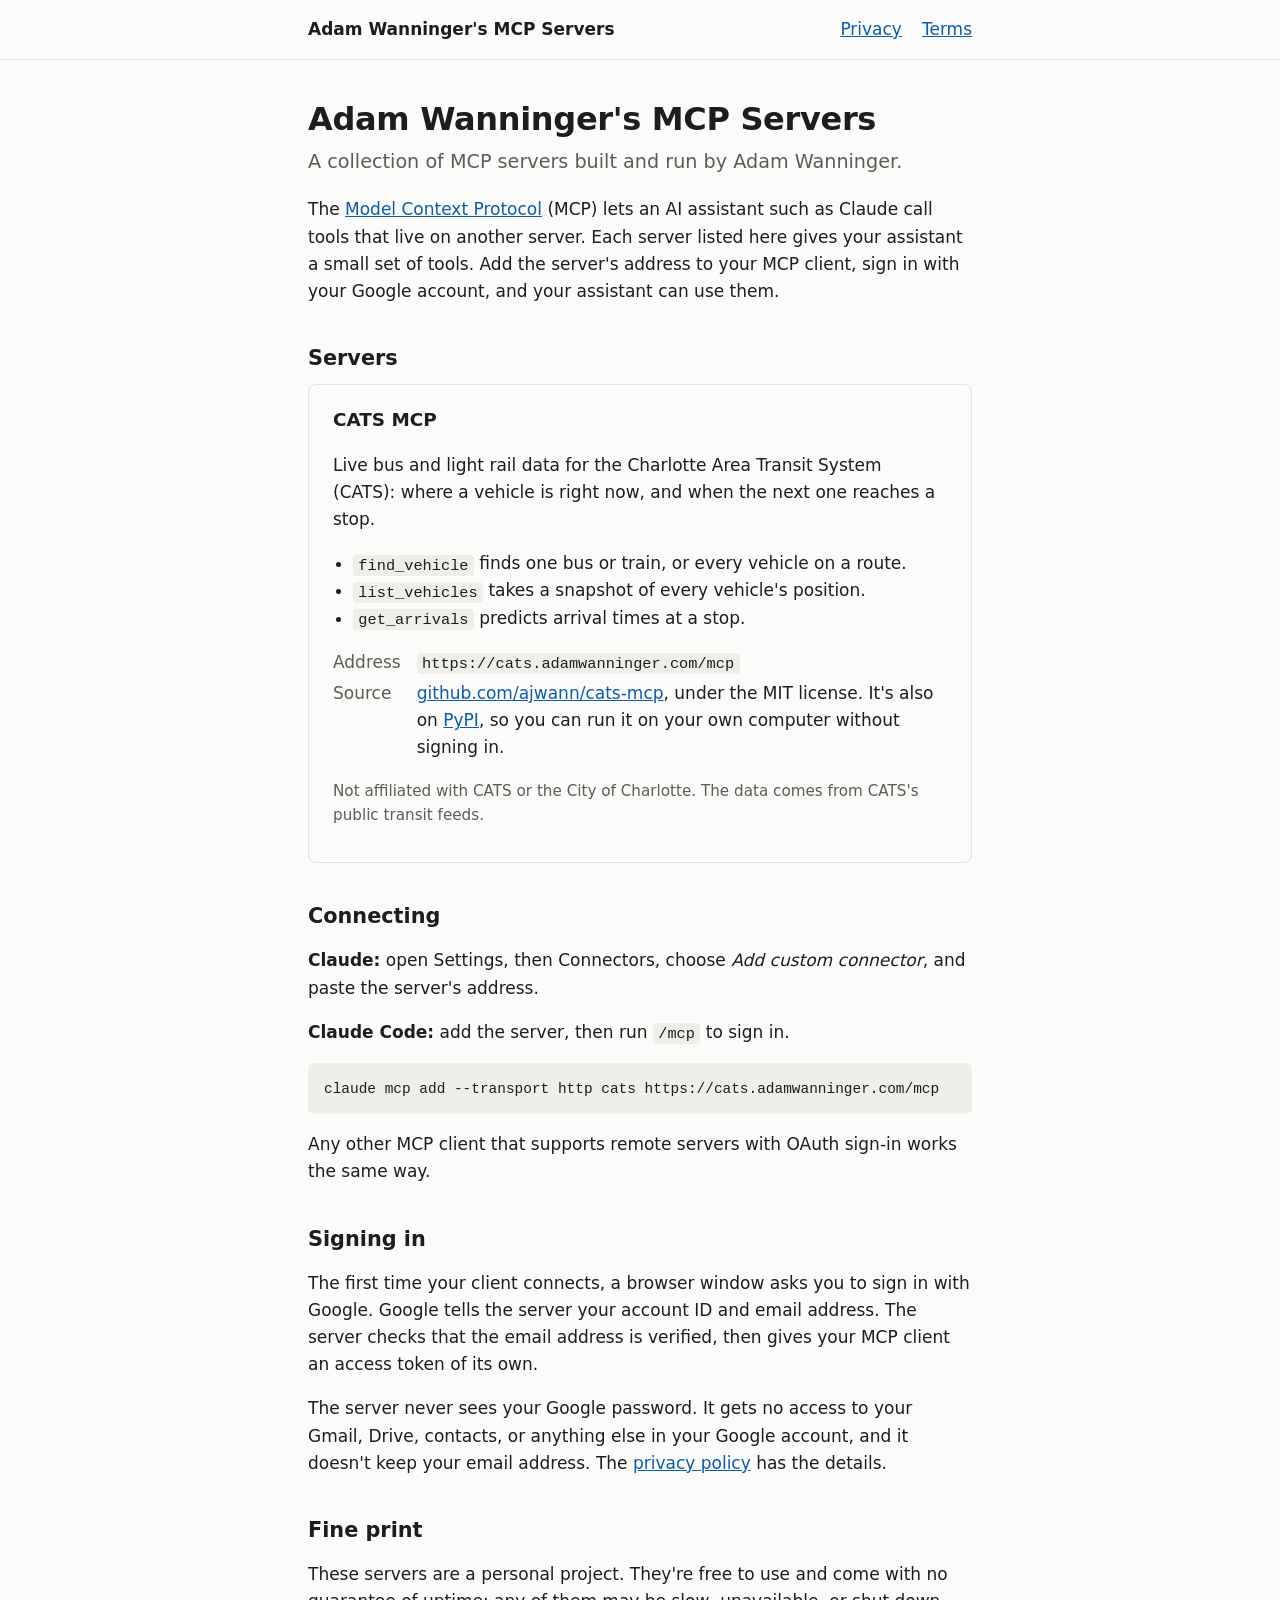
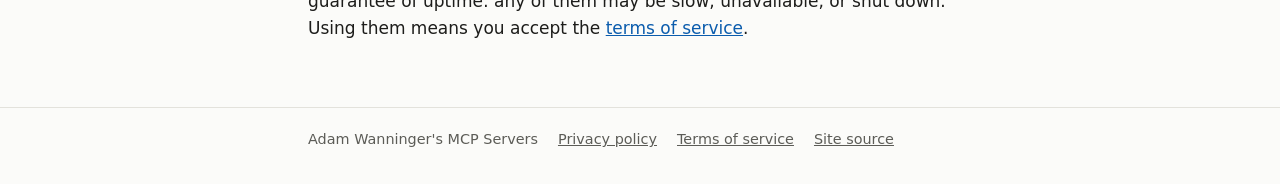
==== index.html @ d02f2b88 "Add the site for Adam Wanninger's MCP Servers The home page, privacy policy, and terms of service fo" ====
<!doctype html>
<html lang="en">
<head>
  <meta charset="utf-8">
  <meta name="viewport" content="width=device-width, initial-scale=1">
  <title>Adam Wanninger's MCP Servers</title>
  <meta name="description" content="A collection of MCP servers built and run by Adam Wanninger.">
  <link rel="icon" href="data:,">
  <link rel="stylesheet" href="/style.css">
</head>
<body>
  <header class="site-header">
    <div class="wrap">
      <a class="brand" href="/">Adam Wanninger's MCP Servers</a>
      <nav><a href="/privacy/">Privacy</a><a href="/terms/">Terms</a></nav>
    </div>
  </header>

  <main class="wrap">
    <h1>Adam Wanninger's MCP Servers</h1>
    <p class="lede">A collection of MCP servers built and run by Adam Wanninger.</p>

    <p>
      The <a href="https://modelcontextprotocol.io">Model Context Protocol</a> (MCP) lets an AI
      assistant such as Claude call tools that live on another server. Each server listed here
      gives your assistant a small set of tools. Add the server's address to your MCP client, sign
      in with your Google account, and your assistant can use them.
    </p>

    <h2>Servers</h2>

    <section class="server" id="cats">
      <h3>CATS MCP</h3>
      <p>
        Live bus and light rail data for the Charlotte Area Transit System (CATS): where a vehicle
        is right now, and when the next one reaches a stop.
      </p>
      <ul>
        <li><code>find_vehicle</code> finds one bus or train, or every vehicle on a route.</li>
        <li><code>list_vehicles</code> takes a snapshot of every vehicle's position.</li>
        <li><code>get_arrivals</code> predicts arrival times at a stop.</li>
      </ul>
      <dl>
        <dt>Address</dt>
        <dd><code>https://cats.adamwanninger.com/mcp</code></dd>
        <dt>Source</dt>
        <dd>
          <a href="https://github.com/ajwann/cats-mcp">github.com/ajwann/cats-mcp</a>, under the MIT
          license. It's also on <a href="https://pypi.org/project/cats-mcp/">PyPI</a>, so you can
          run it on your own computer without signing in.
        </dd>
      </dl>
      <p class="note">
        Not affiliated with CATS or the City of Charlotte. The data comes from CATS's public
        transit feeds.
      </p>
    </section>

    <h2>Connecting</h2>
    <p>
      <strong>Claude:</strong> open Settings, then Connectors, choose <em>Add custom connector</em>,
      and paste the server's address.
    </p>
    <p><strong>Claude Code:</strong> add the server, then run <code>/mcp</code> to sign in.</p>
    <pre><code>claude mcp add --transport http cats https://cats.adamwanninger.com/mcp</code></pre>
    <p>Any other MCP client that supports remote servers with OAuth sign-in works the same way.</p>

    <h2>Signing in</h2>
    <p>
      The first time your client connects, a browser window asks you to sign in with Google.
      Google tells the server your account ID and email address. The server checks that the email
      address is verified, then gives your MCP client an access token of its own.
    </p>
    <p>
      The server never sees your Google password. It gets no access to your Gmail, Drive,
      contacts, or anything else in your Google account, and it doesn't keep your email address.
      The <a href="/privacy/">privacy policy</a> has the details.
    </p>

    <h2>Fine print</h2>
    <p>
      These servers are a personal project. They're free to use and come with no guarantee of
      uptime: any of them may be slow, unavailable, or shut down. Using them means you accept the
      <a href="/terms/">terms of service</a>.
    </p>
  </main>

  <footer class="site-footer">
    <div class="wrap">
      <span>Adam Wanninger's MCP Servers</span>
      <a href="/privacy/">Privacy policy</a>
      <a href="/terms/">Terms of service</a>
      <a href="https://github.com/ajwann/mcp-portfolio">Site source</a>
    </div>
  </footer>
</body>
</html>
---- style.css ----
:root {
  color-scheme: light dark;
  --bg: #fbfbf9;
  --fg: #1d1d1b;
  --muted: #5c5c57;
  --rule: #e3e2dc;
  --accent: #0b5cad;
  --code-bg: #efeee8;
}

@media (prefers-color-scheme: dark) {
  :root {
    --bg: #161615;
    --fg: #ecebe6;
    --muted: #a3a29c;
    --rule: #34332f;
    --accent: #7db4ef;
    --code-bg: #252523;
  }
}

* {
  box-sizing: border-box;
}

body {
  margin: 0;
  background: var(--bg);
  color: var(--fg);
  font: 1.0625rem/1.6 system-ui, -apple-system, "Segoe UI", Roboto, sans-serif;
}

.wrap {
  max-width: 44rem;
  margin: 0 auto;
  padding-inline: 1.25rem;
}

a {
  color: var(--accent);
}

.site-header {
  border-bottom: 1px solid var(--rule);
}

.site-header .wrap {
  display: flex;
  flex-wrap: wrap;
  gap: 0.25rem 1.5rem;
  align-items: baseline;
  justify-content: space-between;
  padding-block: 1rem;
}

.brand {
  color: var(--fg);
  font-weight: 600;
  text-decoration: none;
}

.site-header nav {
  display: flex;
  gap: 1.25rem;
}

main {
  padding-block: 2.5rem 3rem;
}

h1 {
  margin: 0 0 0.5rem;
  font-size: 2rem;
  line-height: 1.2;
  letter-spacing: -0.01em;
}

h2 {
  margin: 2.5rem 0 0.75rem;
  font-size: 1.3rem;
  line-height: 1.3;
}

h3 {
  margin: 0 0 0.5rem;
  font-size: 1.15rem;
}

.lede {
  margin-top: 0;
  color: var(--muted);
  font-size: 1.2rem;
}

.updated,
.note {
  color: var(--muted);
  font-size: 0.95rem;
}

code {
  padding: 0.1em 0.35em;
  border-radius: 4px;
  background: var(--code-bg);
  font: 0.9em/1.5 ui-monospace, SFMono-Regular, Menlo, Consolas, monospace;
  overflow-wrap: anywhere;
}

pre {
  overflow-x: auto;
  padding: 0.75rem 1rem;
  border-radius: 6px;
  background: var(--code-bg);
}

pre code {
  padding: 0;
  background: none;
  font-size: 0.85em;
  overflow-wrap: normal;
}

.server {
  padding: 1.25rem 1.5rem;
  border: 1px solid var(--rule);
  border-radius: 8px;
}

.server ul {
  padding-left: 1.25rem;
}

dl {
  display: grid;
  grid-template-columns: max-content 1fr;
  gap: 0.25rem 1rem;
}

dt {
  color: var(--muted);
}

dd {
  margin: 0;
}

table {
  width: 100%;
  border-collapse: collapse;
  font-size: 0.95rem;
}

.table-scroll {
  overflow-x: auto;
}

th,
td {
  padding: 0.5rem 0.75rem 0.5rem 0;
  border-bottom: 1px solid var(--rule);
  text-align: left;
  vertical-align: top;
}

th {
  font-weight: 600;
}

.site-footer {
  border-top: 1px solid var(--rule);
  color: var(--muted);
  font-size: 0.9rem;
}

.site-footer .wrap {
  display: flex;
  flex-wrap: wrap;
  gap: 0.5rem 1.25rem;
  padding-block: 1.25rem 2rem;
}

.site-footer a {
  color: inherit;
}

@media (max-width: 30rem) {
  dl {
    grid-template-columns: 1fr;
    gap: 0;
  }

  dd {
    margin-bottom: 0.5rem;
  }
}
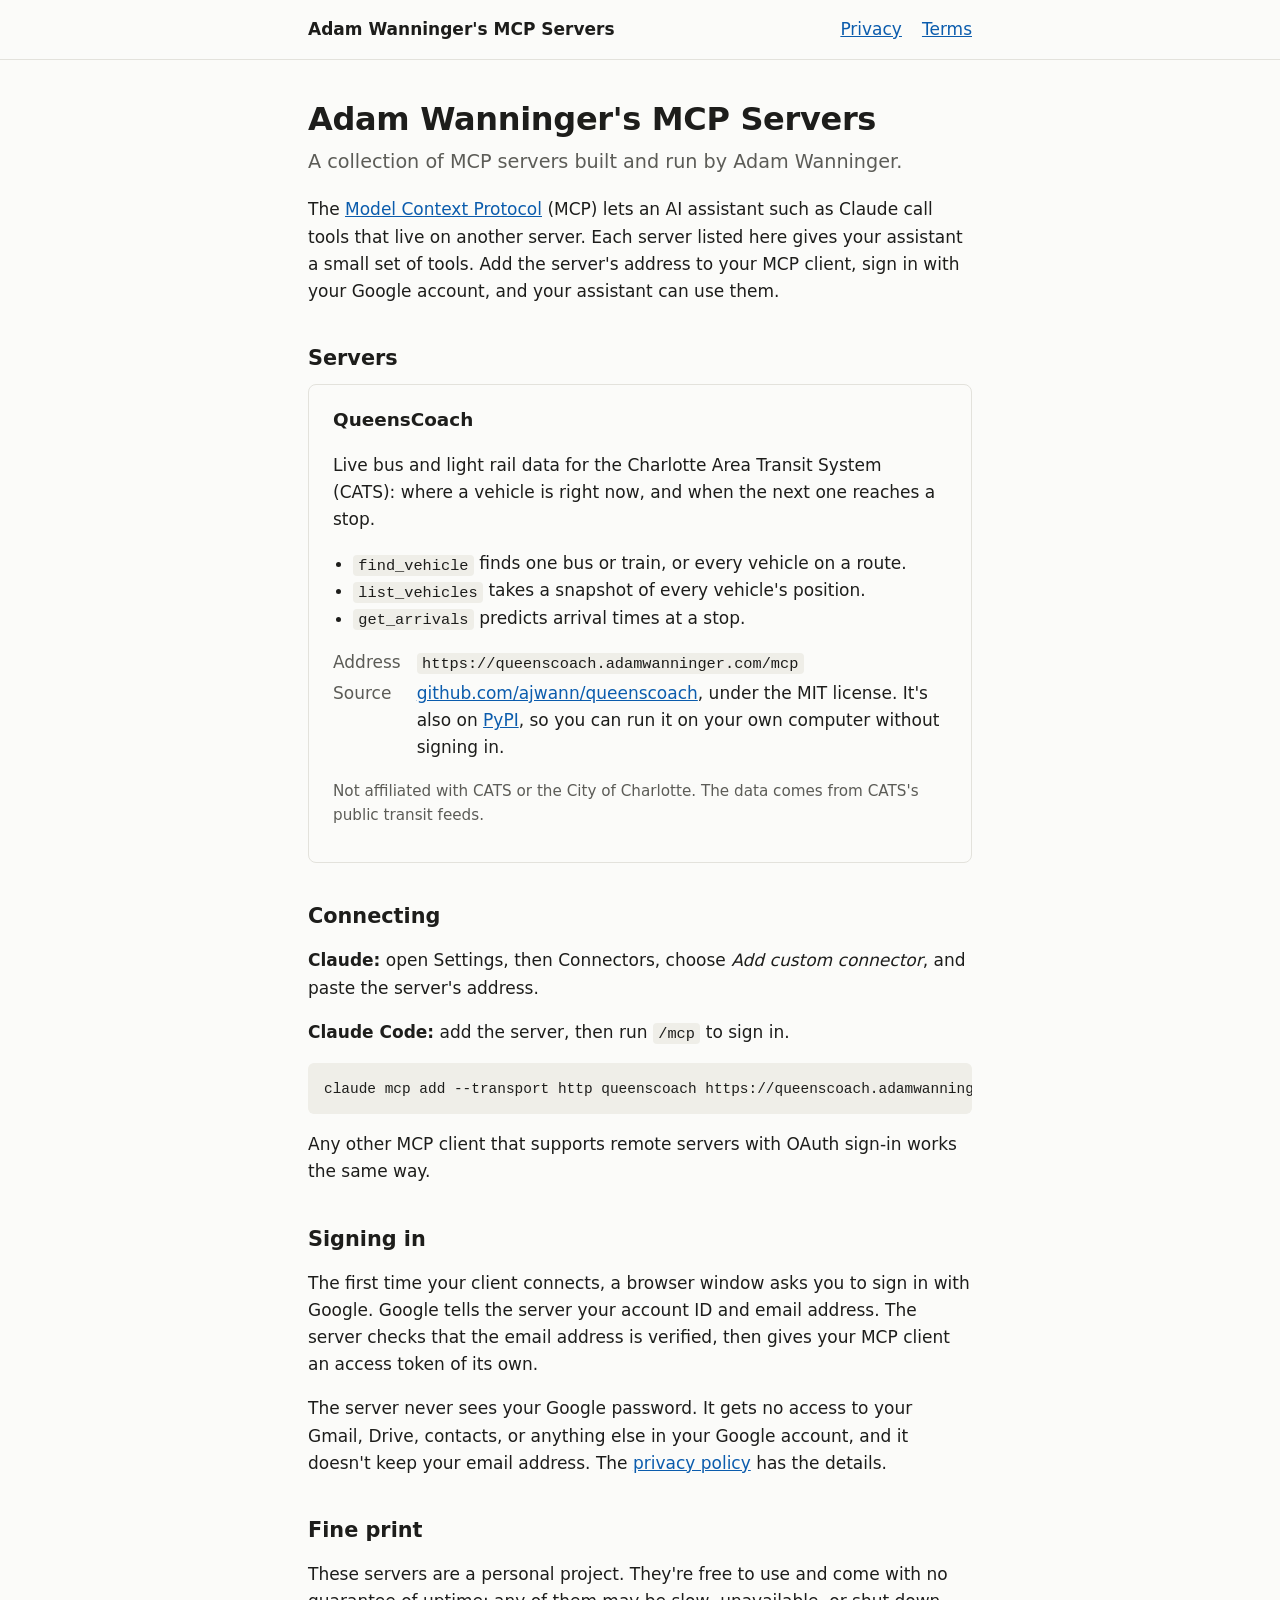
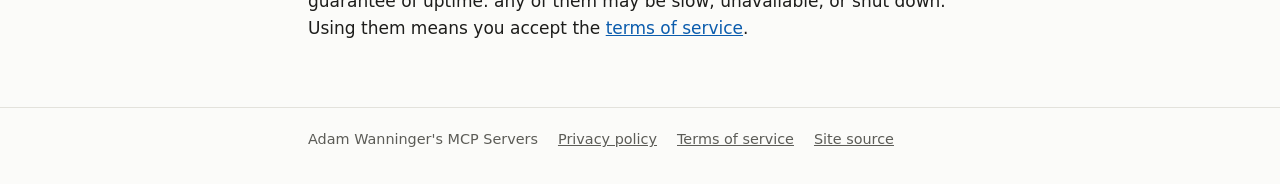
==== commit 44169202: "Rename the CATS server to QueensCoach The server, its address, its repository, and its PyPI package " ====
--- a/index.html
+++ b/index.html
@@ -29,8 +29,8 @@
 
     <h2>Servers</h2>
 
-    <section class="server" id="cats">
-      <h3>CATS MCP</h3>
+    <section class="server" id="queenscoach">
+      <h3>QueensCoach</h3>
       <p>
         Live bus and light rail data for the Charlotte Area Transit System (CATS): where a vehicle
         is right now, and when the next one reaches a stop.
@@ -42,11 +42,11 @@
       </ul>
       <dl>
         <dt>Address</dt>
-        <dd><code>https://cats.adamwanninger.com/mcp</code></dd>
+        <dd><code>https://queenscoach.adamwanninger.com/mcp</code></dd>
         <dt>Source</dt>
         <dd>
-          <a href="https://github.com/ajwann/cats-mcp">github.com/ajwann/cats-mcp</a>, under the MIT
-          license. It's also on <a href="https://pypi.org/project/cats-mcp/">PyPI</a>, so you can
+          <a href="https://github.com/ajwann/queenscoach">github.com/ajwann/queenscoach</a>, under the MIT
+          license. It's also on <a href="https://pypi.org/project/queenscoach/">PyPI</a>, so you can
           run it on your own computer without signing in.
         </dd>
       </dl>
@@ -62,7 +62,7 @@
       and paste the server's address.
     </p>
     <p><strong>Claude Code:</strong> add the server, then run <code>/mcp</code> to sign in.</p>
-    <pre><code>claude mcp add --transport http cats https://cats.adamwanninger.com/mcp</code></pre>
+    <pre><code>claude mcp add --transport http queenscoach https://queenscoach.adamwanninger.com/mcp</code></pre>
     <p>Any other MCP client that supports remote servers with OAuth sign-in works the same way.</p>
 
     <h2>Signing in</h2>
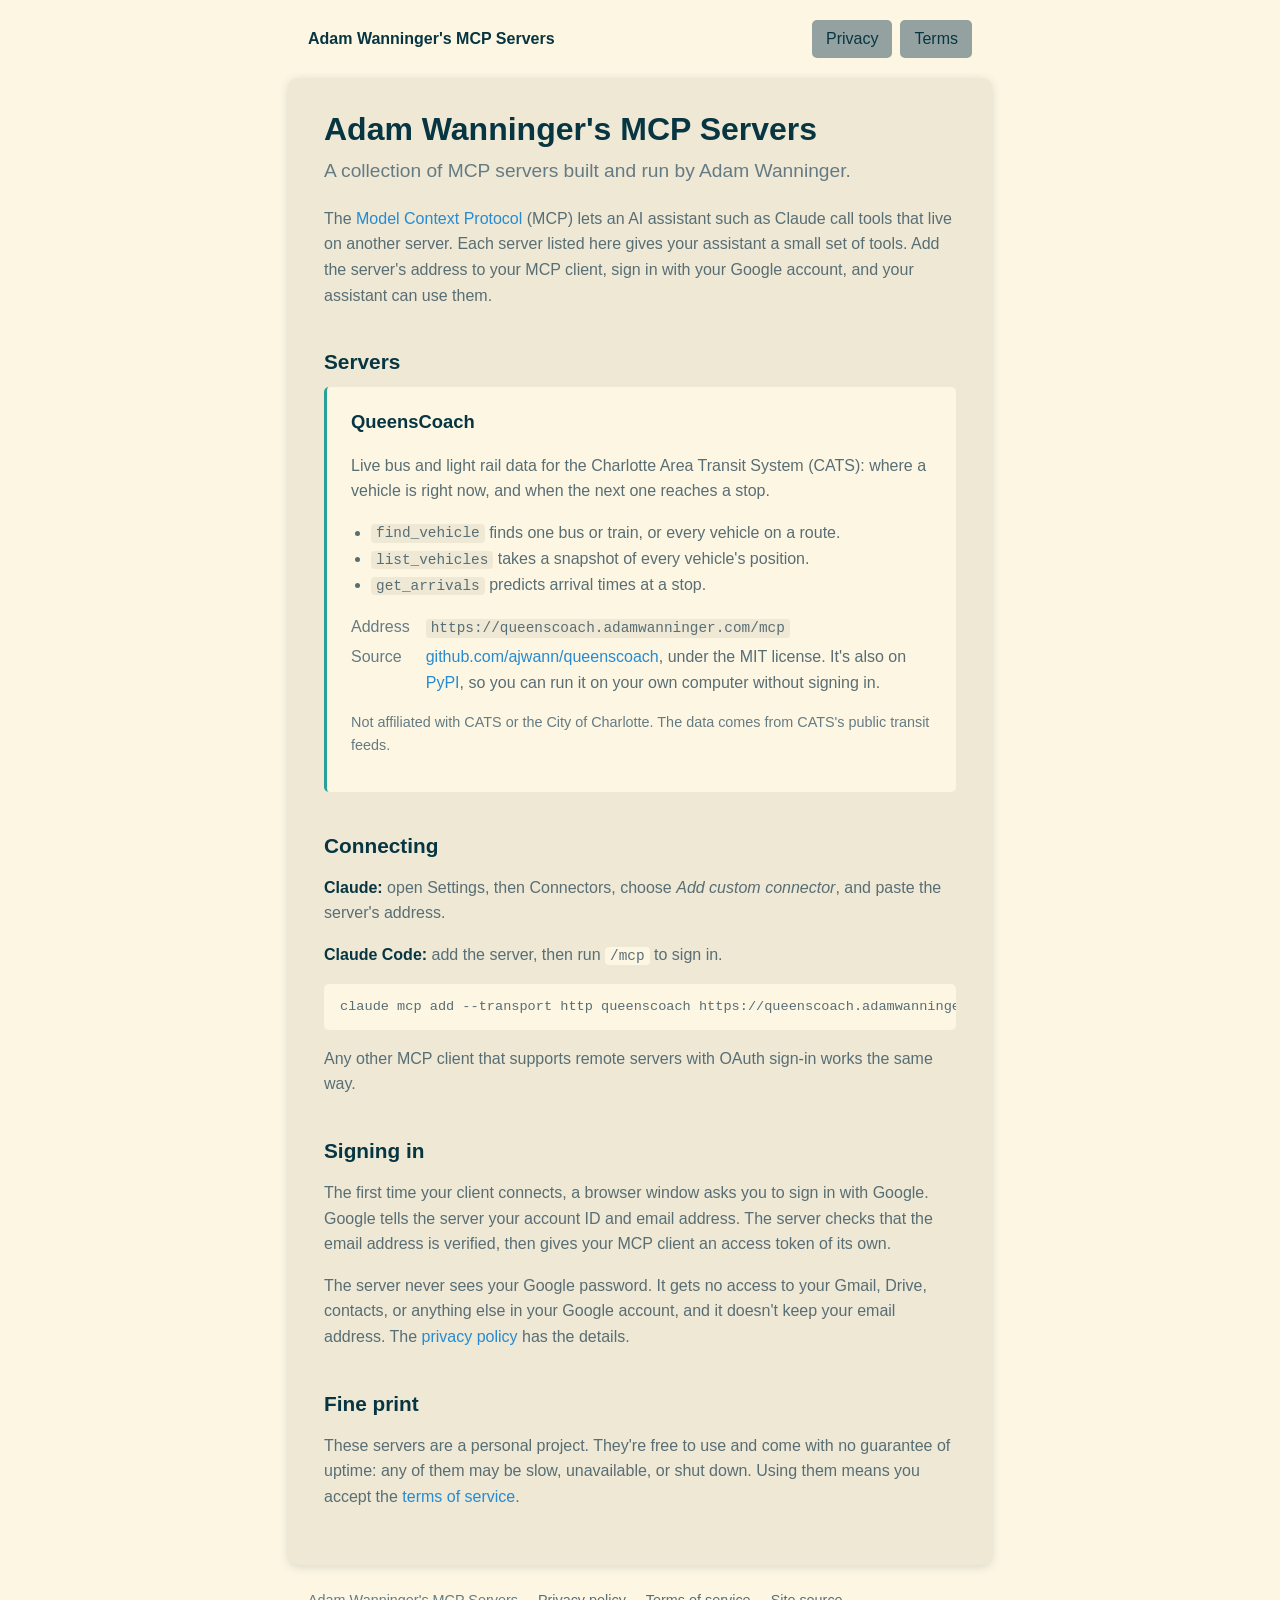
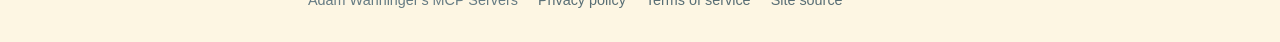
==== commit 121665be: "Match the landing page's Solarized styling Copy tokens.css from the landing page and restyle the sit" ====
--- a/index.html
+++ b/index.html
@@ -6,6 +6,11 @@
   <title>Adam Wanninger's MCP Servers</title>
   <meta name="description" content="A collection of MCP servers built and run by Adam Wanninger.">
   <link rel="icon" href="data:,">
+  <!-- Match the browser chrome to whichever theme the stylesheet resolves to.
+       The values are Solarized base03 and base3, the two page backgrounds. -->
+  <meta name="theme-color" content="#002b36" media="(prefers-color-scheme: dark)">
+  <meta name="theme-color" content="#fdf6e3" media="(prefers-color-scheme: light)">
+  <link rel="stylesheet" href="/tokens.css">
   <link rel="stylesheet" href="/style.css">
 </head>
 <body>
--- a/tokens.css
+++ b/tokens.css
@@ -0,0 +1,70 @@
+/* Copied verbatim from the landing page (awanninger.com, landing-page/tokens.css).
+   Keep the two copies in sync. */
+
+/* Solarized palette. Single source of truth for every page on the site:
+   link this first, then the page's own stylesheet.
+
+   The sixteen values below never change — Solarized is one palette, and the
+   light and dark themes are the same colours assigned to different roles.
+   Stylesheets should use the semantic tokens further down rather than the raw
+   --baseNN values, so that a rule written once works in both themes. */
+:root {
+    --base03:  #002b36;
+    --base02:  #073642;
+    --base01:  #586e75;
+    --base00:  #657b83;
+    --base0:   #839496;
+    --base1:   #93a1a1;
+    --base2:   #eee8d5;
+    --base3:   #fdf6e3;
+    --yellow:  #b58900;
+    --orange:  #cb4b16;
+    --red:     #dc322f;
+    --magenta: #d33682;
+    --violet:  #6c71c4;
+    --blue:    #268bd2;
+    --cyan:    #2aa198;
+    --green:   #859900;
+
+    /* Text that sits on an accent fill. These are deliberately fixed rather
+       than themed: the accents keep the same lightness in both themes, so the
+       text on top of them has to as well. */
+    --on-blue: var(--base3);
+    --on-cyan: var(--base03);
+
+    /* Tell the UA which themes we actually implement, so form controls,
+       scrollbars and the like are rendered to match. */
+    color-scheme: dark light;
+}
+
+/* Dark theme — the default, and what a browser that reports no colour-scheme
+   preference gets. Backgrounds run dark, content runs light. */
+:root {
+    --bg:           var(--base03);  /* page background */
+    --bg-alt:       var(--base02);  /* raised surfaces: cards, list rows */
+    --fg-dim:       var(--base01);  /* rules, disabled text, muted fills */
+    --fg-muted:     var(--base00);  /* de-emphasised body text */
+    --fg:           var(--base0);   /* body text */
+    --fg-strong:    var(--base1);   /* emphasised body text */
+    --fg-stronger:  var(--base2);   /* headings */
+    --fg-strongest: var(--base3);   /* highest-contrast text */
+    --shadow:       rgba(0, 0, 0, 0.3);
+}
+
+/* Light theme. Solarized's light mode is the exact mirror of its dark mode:
+   base03 swaps with base3, base02 with base2, and so on inward. Assigning the
+   tokens by that mirror is what keeps the two themes in step — every contrast
+   relationship in the dark theme is reproduced here by construction. */
+@media (prefers-color-scheme: light) {
+    :root {
+        --bg:           var(--base3);
+        --bg-alt:       var(--base2);
+        --fg-dim:       var(--base1);
+        --fg-muted:     var(--base0);
+        --fg:           var(--base00);
+        --fg-strong:    var(--base01);
+        --fg-stronger:  var(--base02);
+        --fg-strongest: var(--base03);
+        --shadow:       rgba(7, 54, 66, 0.15);
+    }
+}
--- a/style.css
+++ b/style.css
@@ -1,195 +1,244 @@
-:root {
-  color-scheme: light dark;
-  --bg: #fbfbf9;
-  --fg: #1d1d1b;
-  --muted: #5c5c57;
-  --rule: #e3e2dc;
-  --accent: #0b5cad;
-  --code-bg: #efeee8;
-}
-
-@media (prefers-color-scheme: dark) {
-  :root {
-    --bg: #161615;
-    --fg: #ecebe6;
-    --muted: #a3a29c;
-    --rule: #34332f;
-    --accent: #7db4ef;
-    --code-bg: #252523;
-  }
-}
+/* Styled to match the landing page (landing-page/styles.css). Colours come
+   from the semantic tokens in /tokens.css, which must be linked first; the
+   light and dark themes follow the visitor's system colour scheme. */
 
 * {
-  box-sizing: border-box;
+    box-sizing: border-box;
 }
 
 body {
-  margin: 0;
-  background: var(--bg);
-  color: var(--fg);
-  font: 1.0625rem/1.6 system-ui, -apple-system, "Segoe UI", Roboto, sans-serif;
+    margin: 0;
+    background-color: var(--bg);
+    color: var(--fg);
+    font-family: Arial, sans-serif;
+    line-height: 1.6;
 }
 
 .wrap {
-  max-width: 44rem;
-  margin: 0 auto;
-  padding-inline: 1.25rem;
+    max-width: 44rem;
+    margin: 0 auto;
+    padding-inline: 1.25rem;
 }
 
 a {
-  color: var(--accent);
-}
-
-.site-header {
-  border-bottom: 1px solid var(--rule);
-}
+    color: var(--blue);
+    text-decoration: none;
+    transition: color 0.3s;
+}
+
+a:hover {
+    color: var(--cyan);
+    text-decoration: underline;
+}
+
+strong {
+    color: var(--fg-stronger);
+}
+
+/* Header */
 
 .site-header .wrap {
-  display: flex;
-  flex-wrap: wrap;
-  gap: 0.25rem 1.5rem;
-  align-items: baseline;
-  justify-content: space-between;
-  padding-block: 1rem;
+    display: flex;
+    flex-wrap: wrap;
+    gap: 0.5rem 1.5rem;
+    align-items: center;
+    justify-content: space-between;
+    padding-block: 1.25rem;
 }
 
 .brand {
-  color: var(--fg);
-  font-weight: 600;
-  text-decoration: none;
+    color: var(--fg-stronger);
+    font-weight: bold;
+}
+
+.brand:hover {
+    color: var(--fg-strongest);
+    text-decoration: none;
 }
 
 .site-header nav {
-  display: flex;
-  gap: 1.25rem;
-}
-
-main {
-  padding-block: 2.5rem 3rem;
+    display: flex;
+    gap: 0.5rem;
+}
+
+/* The landing page's .link-button, at nav size. */
+.site-header nav a {
+    padding: 6px 14px;
+    border-radius: 5px;
+    background-color: var(--fg-dim);
+    color: var(--fg-stronger);
+    transition: background-color 0.3s, color 0.3s;
+}
+
+.site-header nav a:hover {
+    background-color: var(--blue);
+    color: var(--on-blue);
+    text-decoration: none;
+}
+
+/* Main content sits on a card, like the landing page's .container. */
+
+main.wrap {
+    max-width: 44rem;
+    padding: 2rem 2.25rem 2.5rem;
+    border-radius: 10px;
+    background-color: var(--bg-alt);
+    box-shadow: 0 2px 10px var(--shadow);
+}
+
+main p,
+main li,
+main td,
+main dd {
+    color: var(--fg-strong);
+}
+
+h1,
+h2,
+h3 {
+    color: var(--fg-stronger);
 }
 
 h1 {
-  margin: 0 0 0.5rem;
-  font-size: 2rem;
-  line-height: 1.2;
-  letter-spacing: -0.01em;
+    margin: 0 0 0.5rem;
+    font-size: 2rem;
+    line-height: 1.2;
 }
 
 h2 {
-  margin: 2.5rem 0 0.75rem;
-  font-size: 1.3rem;
-  line-height: 1.3;
+    margin: 2.5rem 0 0.75rem;
+    font-size: 1.3rem;
+    line-height: 1.3;
 }
 
 h3 {
-  margin: 0 0 0.5rem;
-  font-size: 1.15rem;
-}
-
-.lede {
-  margin-top: 0;
-  color: var(--muted);
-  font-size: 1.2rem;
-}
-
-.updated,
-.note {
-  color: var(--muted);
-  font-size: 0.95rem;
+    margin: 0 0 0.5rem;
+    font-size: 1.15rem;
+}
+
+main p.lede {
+    margin-top: 0;
+    color: var(--fg);
+    font-size: 1.2rem;
+}
+
+main p.updated,
+main p.note {
+    color: var(--fg);
+    font-size: 0.9rem;
 }
 
 code {
-  padding: 0.1em 0.35em;
-  border-radius: 4px;
-  background: var(--code-bg);
-  font: 0.9em/1.5 ui-monospace, SFMono-Regular, Menlo, Consolas, monospace;
-  overflow-wrap: anywhere;
+    padding: 0.1em 0.35em;
+    border-radius: 4px;
+    background-color: var(--bg);
+    color: var(--fg-strong);
+    font-family: "SF Mono", Menlo, Consolas, monospace;
+    font-size: 0.9em;
+    overflow-wrap: anywhere;
 }
 
 pre {
-  overflow-x: auto;
-  padding: 0.75rem 1rem;
-  border-radius: 6px;
-  background: var(--code-bg);
+    overflow-x: auto;
+    padding: 0.75rem 1rem;
+    border-radius: 5px;
+    background-color: var(--bg);
 }
 
 pre code {
-  padding: 0;
-  background: none;
-  font-size: 0.85em;
-  overflow-wrap: normal;
-}
-
+    padding: 0;
+    background: none;
+    font-size: 0.85em;
+    overflow-wrap: normal;
+}
+
+/* A server listing, like the landing page's featured .link-item. */
 .server {
-  padding: 1.25rem 1.5rem;
-  border: 1px solid var(--rule);
-  border-radius: 8px;
+    padding: 1.25rem 1.5rem;
+    border-left: 3px solid var(--cyan);
+    border-radius: 5px;
+    background-color: var(--bg);
+}
+
+.server code {
+    background-color: var(--bg-alt);
 }
 
 .server ul {
-  padding-left: 1.25rem;
+    padding-left: 1.25rem;
 }
 
 dl {
-  display: grid;
-  grid-template-columns: max-content 1fr;
-  gap: 0.25rem 1rem;
+    display: grid;
+    grid-template-columns: max-content 1fr;
+    gap: 0.25rem 1rem;
 }
 
 dt {
-  color: var(--muted);
+    color: var(--fg);
 }
 
 dd {
-  margin: 0;
+    margin: 0;
 }
 
 table {
-  width: 100%;
-  border-collapse: collapse;
-  font-size: 0.95rem;
+    width: 100%;
+    border-collapse: collapse;
+    font-size: 0.95rem;
 }
 
 .table-scroll {
-  overflow-x: auto;
+    overflow-x: auto;
 }
 
 th,
 td {
-  padding: 0.5rem 0.75rem 0.5rem 0;
-  border-bottom: 1px solid var(--rule);
-  text-align: left;
-  vertical-align: top;
+    padding: 0.5rem 0.75rem 0.5rem 0;
+    border-bottom: 1px solid var(--fg-dim);
+    text-align: left;
+    vertical-align: top;
 }
 
 th {
-  font-weight: 600;
-}
+    color: var(--fg-stronger);
+    font-weight: bold;
+}
+
+/* Footer */
 
 .site-footer {
-  border-top: 1px solid var(--rule);
-  color: var(--muted);
-  font-size: 0.9rem;
+    color: var(--fg);
+    font-size: 0.9rem;
 }
 
 .site-footer .wrap {
-  display: flex;
-  flex-wrap: wrap;
-  gap: 0.5rem 1.25rem;
-  padding-block: 1.25rem 2rem;
+    display: flex;
+    flex-wrap: wrap;
+    gap: 0.5rem 1.25rem;
+    padding-block: 1.5rem 2rem;
 }
 
 .site-footer a {
-  color: inherit;
+    color: var(--fg-strong);
+}
+
+.site-footer a:hover {
+    color: var(--fg-strongest);
 }
 
 @media (max-width: 30rem) {
-  dl {
-    grid-template-columns: 1fr;
-    gap: 0;
-  }
-
-  dd {
-    margin-bottom: 0.5rem;
-  }
-}
+    main.wrap {
+        margin-inline: 0.75rem;
+        padding: 1.5rem 1.25rem 2rem;
+    }
+
+    dl {
+        grid-template-columns: 1fr;
+        gap: 0;
+    }
+
+    dd {
+        margin-bottom: 0.5rem;
+    }
+}
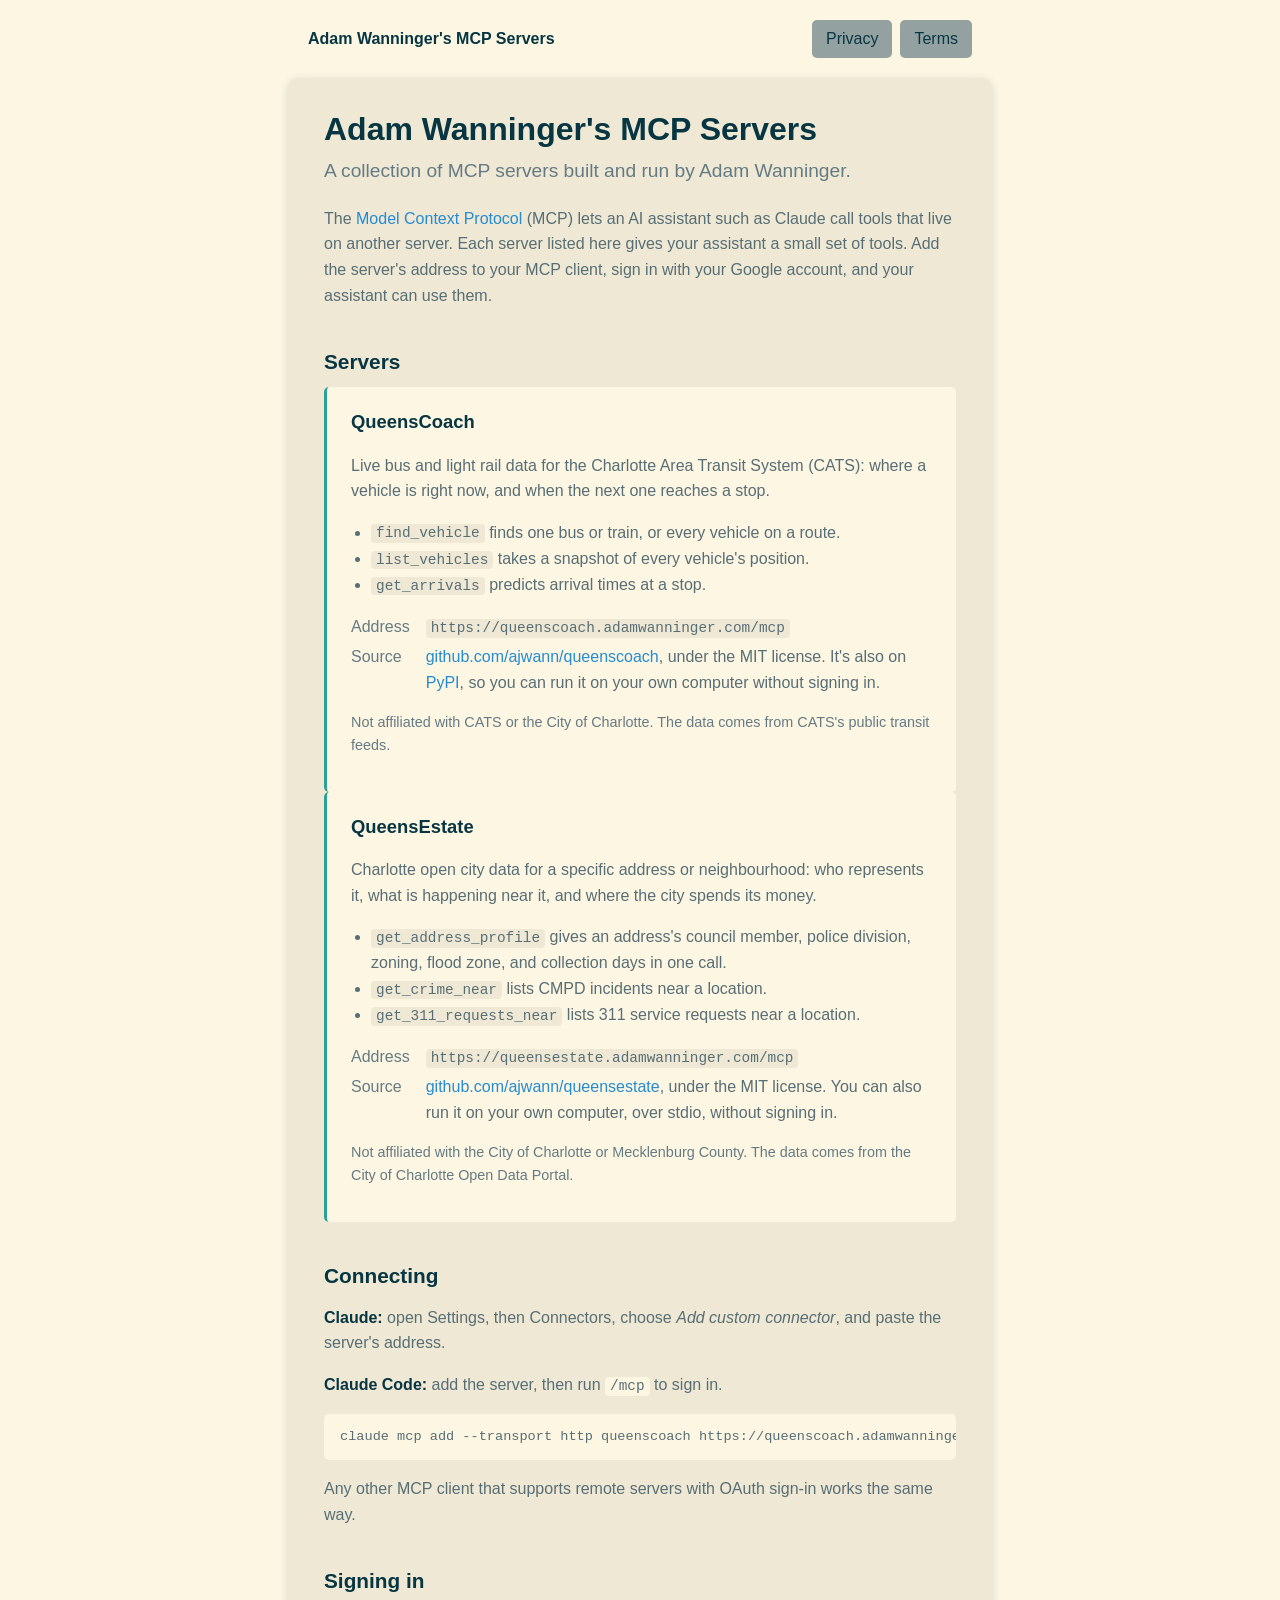
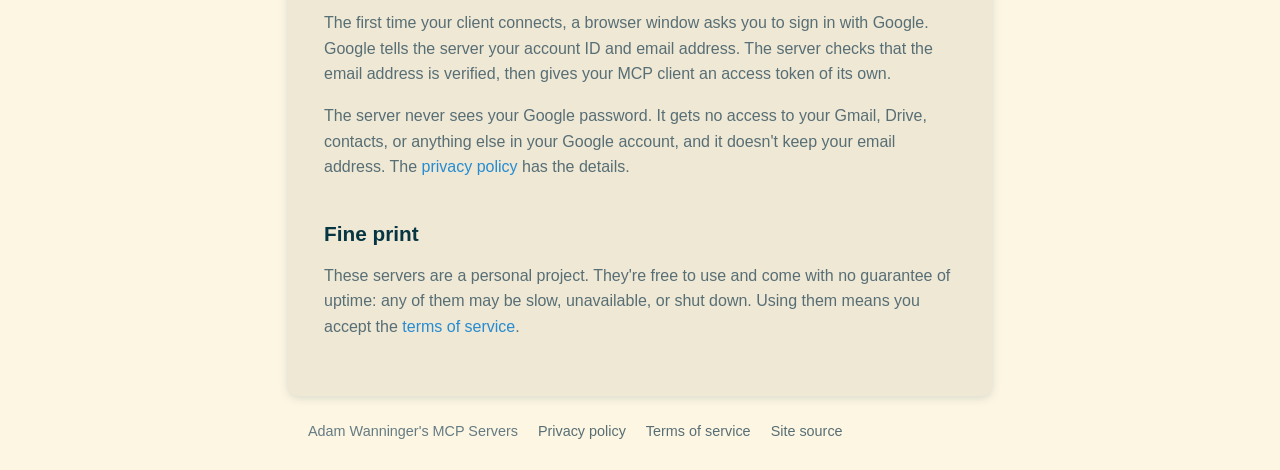
==== commit 59cb230c: "Add QueensEstate to the servers listed QueensEstate is now hosted at https://queensestate.adamwannin" ====
--- a/index.html
+++ b/index.html
@@ -61,6 +61,34 @@
       </p>
     </section>
 
+    <section class="server" id="queensestate">
+      <h3>QueensEstate</h3>
+      <p>
+        Charlotte open city data for a specific address or neighbourhood: who represents it, what
+        is happening near it, and where the city spends its money.
+      </p>
+      <ul>
+        <li><code>get_address_profile</code> gives an address's council member, police division,
+          zoning, flood zone, and collection days in one call.</li>
+        <li><code>get_crime_near</code> lists CMPD incidents near a location.</li>
+        <li><code>get_311_requests_near</code> lists 311 service requests near a location.</li>
+      </ul>
+      <dl>
+        <dt>Address</dt>
+        <dd><code>https://queensestate.adamwanninger.com/mcp</code></dd>
+        <dt>Source</dt>
+        <dd>
+          <a href="https://github.com/ajwann/queensestate">github.com/ajwann/queensestate</a>, under
+          the MIT license. You can also run it on your own computer, over stdio, without signing
+          in.
+        </dd>
+      </dl>
+      <p class="note">
+        Not affiliated with the City of Charlotte or Mecklenburg County. The data comes from the
+        City of Charlotte Open Data Portal.
+      </p>
+    </section>
+
     <h2>Connecting</h2>
     <p>
       <strong>Claude:</strong> open Settings, then Connectors, choose <em>Add custom connector</em>,
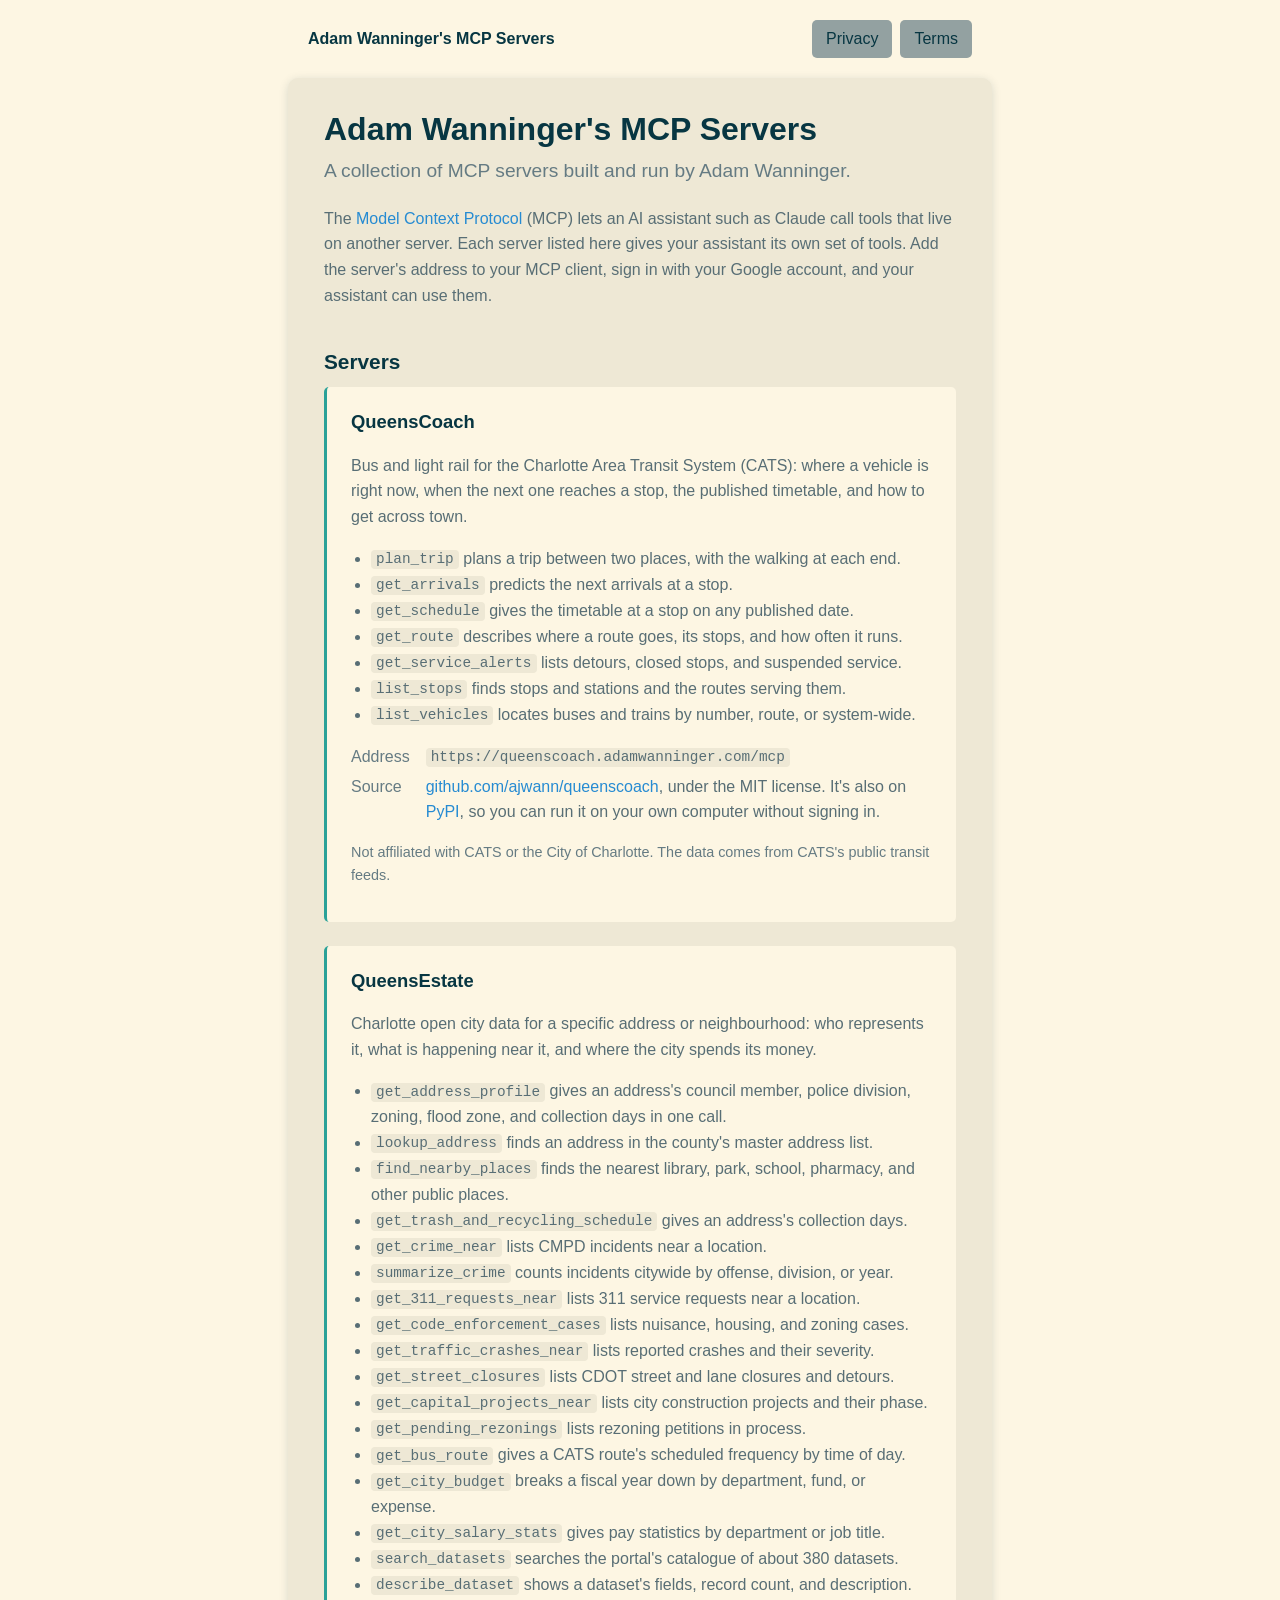
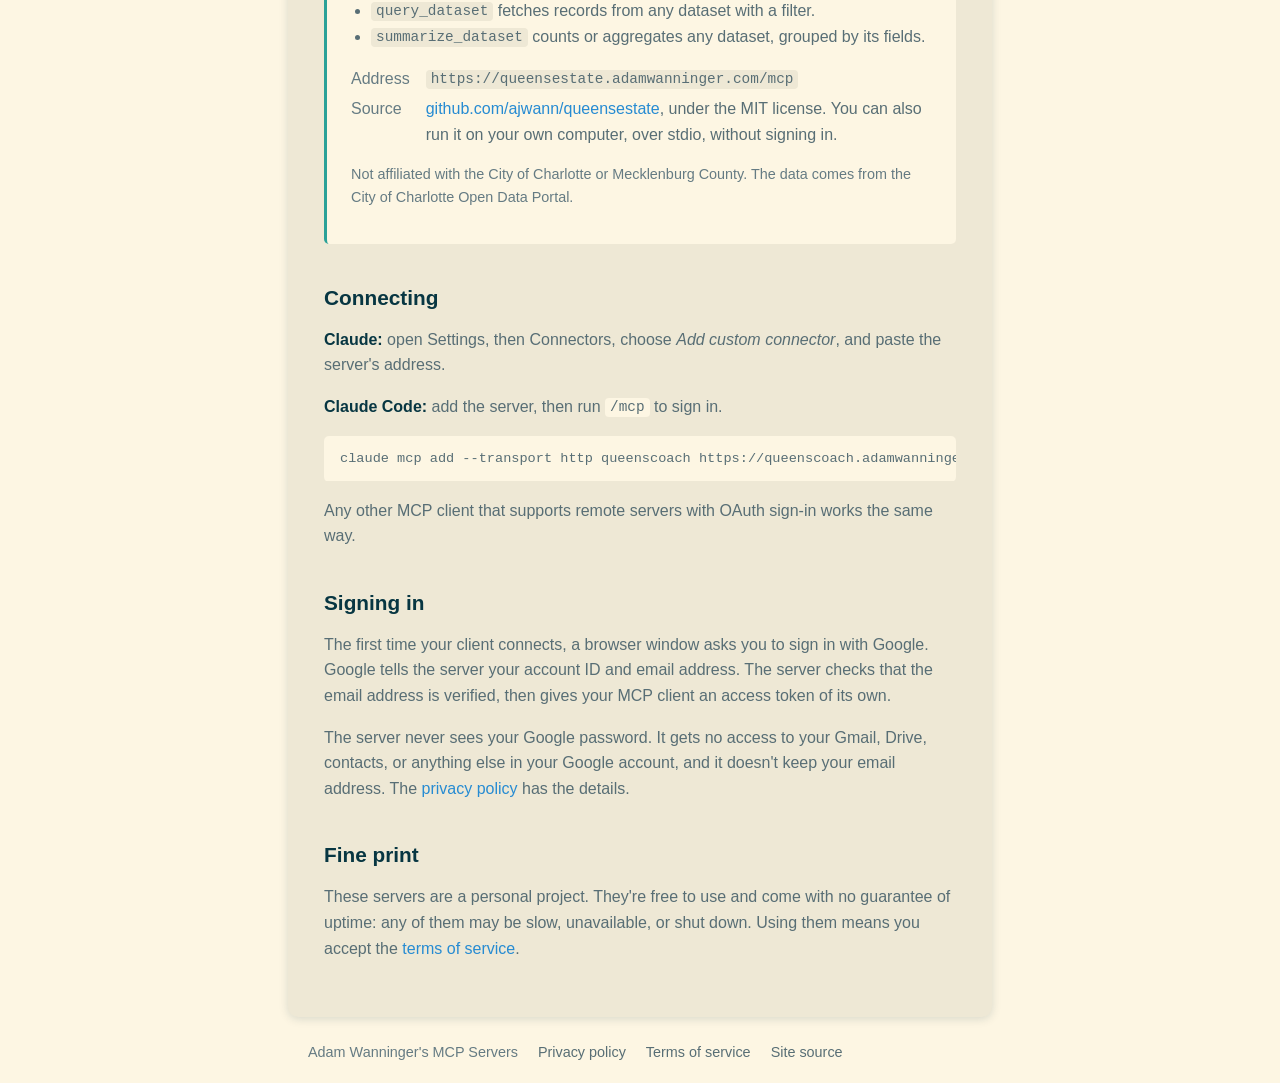
==== commit 9f8bce77: "List every tool on each server's card The cards showed three tools apiece. Both servers have since g" ====
--- a/index.html
+++ b/index.html
@@ -28,7 +28,7 @@
     <p>
       The <a href="https://modelcontextprotocol.io">Model Context Protocol</a> (MCP) lets an AI
       assistant such as Claude call tools that live on another server. Each server listed here
-      gives your assistant a small set of tools. Add the server's address to your MCP client, sign
+      gives your assistant its own set of tools. Add the server's address to your MCP client, sign
       in with your Google account, and your assistant can use them.
     </p>
 
@@ -37,13 +37,17 @@
     <section class="server" id="queenscoach">
       <h3>QueensCoach</h3>
       <p>
-        Live bus and light rail data for the Charlotte Area Transit System (CATS): where a vehicle
-        is right now, and when the next one reaches a stop.
+        Bus and light rail for the Charlotte Area Transit System (CATS): where a vehicle is right
+        now, when the next one reaches a stop, the published timetable, and how to get across town.
       </p>
       <ul>
-        <li><code>find_vehicle</code> finds one bus or train, or every vehicle on a route.</li>
-        <li><code>list_vehicles</code> takes a snapshot of every vehicle's position.</li>
-        <li><code>get_arrivals</code> predicts arrival times at a stop.</li>
+        <li><code>plan_trip</code> plans a trip between two places, with the walking at each end.</li>
+        <li><code>get_arrivals</code> predicts the next arrivals at a stop.</li>
+        <li><code>get_schedule</code> gives the timetable at a stop on any published date.</li>
+        <li><code>get_route</code> describes where a route goes, its stops, and how often it runs.</li>
+        <li><code>get_service_alerts</code> lists detours, closed stops, and suspended service.</li>
+        <li><code>list_stops</code> finds stops and stations and the routes serving them.</li>
+        <li><code>list_vehicles</code> locates buses and trains by number, route, or system-wide.</li>
       </ul>
       <dl>
         <dt>Address</dt>
@@ -70,8 +74,25 @@
       <ul>
         <li><code>get_address_profile</code> gives an address's council member, police division,
           zoning, flood zone, and collection days in one call.</li>
+        <li><code>lookup_address</code> finds an address in the county's master address list.</li>
+        <li><code>find_nearby_places</code> finds the nearest library, park, school, pharmacy, and
+          other public places.</li>
+        <li><code>get_trash_and_recycling_schedule</code> gives an address's collection days.</li>
         <li><code>get_crime_near</code> lists CMPD incidents near a location.</li>
+        <li><code>summarize_crime</code> counts incidents citywide by offense, division, or year.</li>
         <li><code>get_311_requests_near</code> lists 311 service requests near a location.</li>
+        <li><code>get_code_enforcement_cases</code> lists nuisance, housing, and zoning cases.</li>
+        <li><code>get_traffic_crashes_near</code> lists reported crashes and their severity.</li>
+        <li><code>get_street_closures</code> lists CDOT street and lane closures and detours.</li>
+        <li><code>get_capital_projects_near</code> lists city construction projects and their phase.</li>
+        <li><code>get_pending_rezonings</code> lists rezoning petitions in process.</li>
+        <li><code>get_bus_route</code> gives a CATS route's scheduled frequency by time of day.</li>
+        <li><code>get_city_budget</code> breaks a fiscal year down by department, fund, or expense.</li>
+        <li><code>get_city_salary_stats</code> gives pay statistics by department or job title.</li>
+        <li><code>search_datasets</code> searches the portal's catalogue of about 380 datasets.</li>
+        <li><code>describe_dataset</code> shows a dataset's fields, record count, and description.</li>
+        <li><code>query_dataset</code> fetches records from any dataset with a filter.</li>
+        <li><code>summarize_dataset</code> counts or aggregates any dataset, grouped by its fields.</li>
       </ul>
       <dl>
         <dt>Address</dt>
--- a/style.css
+++ b/style.css
@@ -160,6 +160,11 @@
     background-color: var(--bg);
 }
 
+/* Keep consecutive server cards from running together. */
+.server + .server {
+    margin-top: 1.5rem;
+}
+
 .server code {
     background-color: var(--bg-alt);
 }
